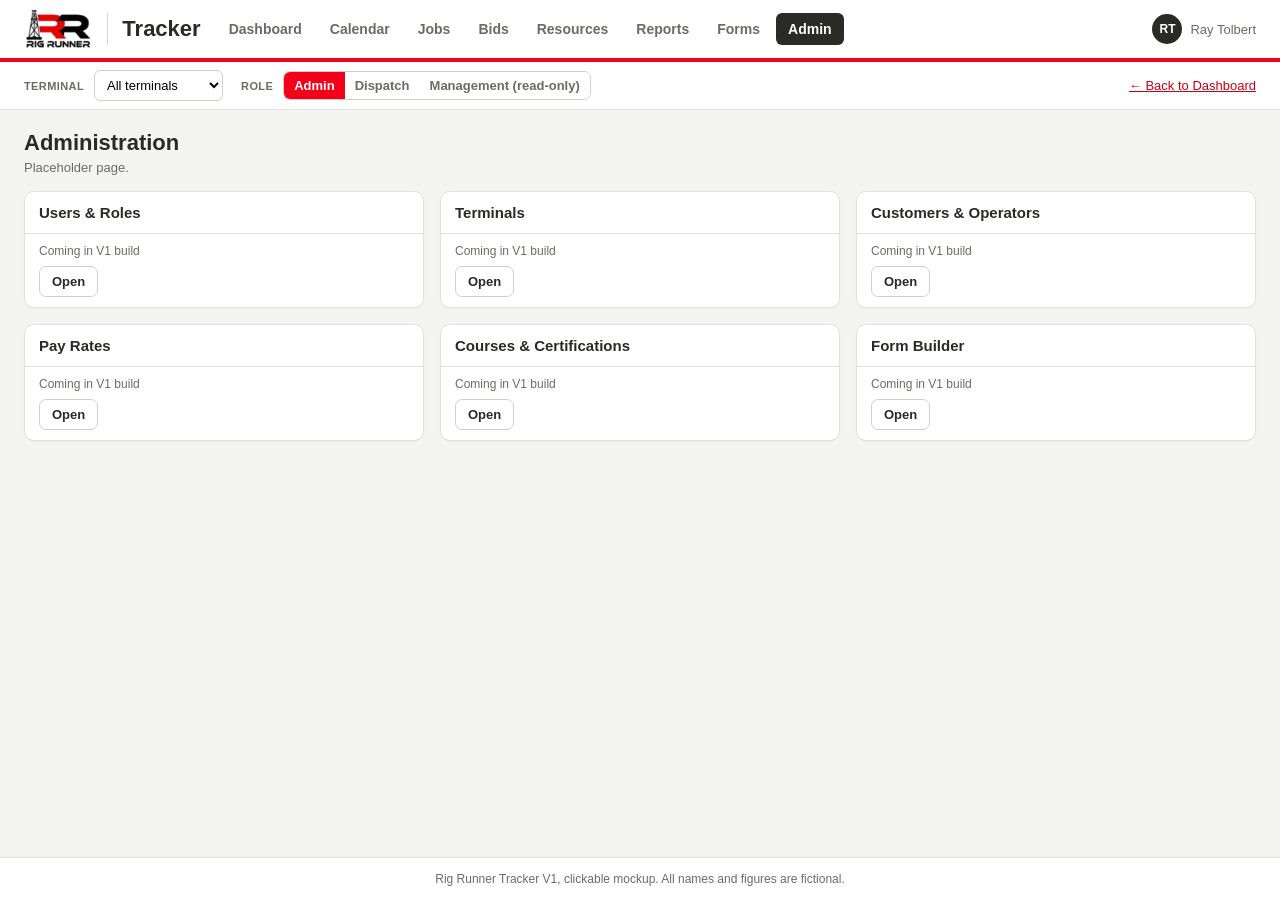
==== admin.html @ bb77f87c "Tracker dashboard, reports and forms mockup" ====
<!doctype html><html lang="en"><head><meta charset="utf-8"><meta name="viewport" content="width=device-width,initial-scale=1"><title>Tracker · Admin</title><link rel="stylesheet" href="style.css"></head>
<body><main><h1>Administration</h1><div class="sub">Placeholder page.</div><div class="grid" id="a"></div></main>
<script src="app.js"></script><script>function render(){$('#a').innerHTML=S.role==='Dispatch'?'<div class="lock">Admin settings require the Admin role.</div>':['Users &amp; Roles','Terminals','Customers &amp; Operators','Pay Rates','Courses &amp; Certifications','Form Builder'].map(x=>`<section class="card"><h2>${x}</h2><div class="body muted">${readOnly()?'View only':'Coming in V1 build'}<br><button class="btn" style="margin-top:8px" onclick="toast('Placeholder')">Open</button></div></section>`).join('')}chrome('Admin');render()</script></body></html>
---- style.css ----
:root{--red:#F3011B;--ink:#2A2A27;--red-dark:#c20016;--grey:#6b6b66;--line:#e2e2de;--bg:#f4f4f2}
*{box-sizing:border-box}html,body{margin:0}
body{font-family:Arial,Helvetica,sans-serif;color:var(--ink);background:var(--bg);font-size:14px;min-height:100vh;display:flex;flex-direction:column}
a{color:var(--red-dark)}
.topbar{background:#fff;border-bottom:4px solid var(--red);display:flex;align-items:center;gap:16px;padding:8px 24px;flex-wrap:wrap}
.brand{display:flex;align-items:center;gap:14px;text-decoration:none;color:var(--ink)}
.brand img{height:42px}.brand .divider{width:1px;height:32px;background:#d6d6d2}.brand .appname{font-size:22px;font-weight:700}
.nav{display:flex;gap:4px;flex-wrap:wrap}.nav a{padding:8px 12px;border-radius:6px;text-decoration:none;color:var(--grey);font-weight:600}
.nav a.active{background:var(--ink);color:#fff}.spacer{flex:1}
.user{display:flex;align-items:center;gap:8px;color:var(--grey);font-size:13px}
.avatar{width:30px;height:30px;border-radius:50%;background:var(--ink);color:#fff;display:flex;align-items:center;justify-content:center;font-weight:700;font-size:12px}
.ctl{display:flex;gap:10px;flex-wrap:wrap;align-items:center;background:#fff;border-bottom:1px solid var(--line);padding:8px 24px;font-size:13px}
.ctl label{font-weight:700;color:var(--grey);text-transform:uppercase;font-size:11px;letter-spacing:.4px}
select,input{font:inherit;padding:6px 8px;border:1px solid #cfcfca;border-radius:6px;background:#fff}
.seg{display:inline-flex;border:1px solid #cfcfca;border-radius:7px;overflow:hidden}.seg button{border:0;background:#fff;padding:6px 10px;font:inherit;font-weight:600;cursor:pointer;color:var(--grey)}
.seg button.on{background:var(--red);color:#fff}
main{flex:1;width:100%;max-width:1320px;margin:0 auto;padding:20px 24px 40px}
h1{font-size:22px;margin:0 0 4px}.sub{color:var(--grey);font-size:13px;margin-bottom:16px}
.grid{display:grid;grid-template-columns:repeat(auto-fill,minmax(360px,1fr));gap:16px}
.card{background:#fff;border:1px solid var(--line);border-radius:10px;box-shadow:0 1px 2px rgba(0,0,0,.04);overflow:hidden}
.card h2{font-size:15px;margin:0;padding:12px 14px;border-bottom:1px solid var(--line);display:flex;align-items:center;gap:8px}
.card h2 a.more{margin-left:auto;font-size:12px;font-weight:600}
.card .body{padding:10px 14px}.wide{grid-column:1/-1}
.big{font-size:30px;font-weight:700}.muted{color:var(--grey);font-size:12px}
.pills{display:flex;gap:8px;flex-wrap:wrap;margin-bottom:8px}.pill{border:1px solid var(--line);border-radius:8px;padding:6px 10px;text-decoration:none;color:var(--ink);background:#fafaf8}.pill b{display:block;font-size:20px}
table{border-collapse:collapse;width:100%;font-size:13px}th,td{text-align:left;padding:7px 8px;border-bottom:1px solid #eee;white-space:nowrap}
th{background:#fafaf8;font-size:11px;text-transform:uppercase;color:var(--grey);letter-spacing:.3px}
tr.click{cursor:pointer}tr.click:hover td{background:#fff5f6}
.tw{overflow-x:auto}
.tag{display:inline-block;padding:2px 8px;border-radius:999px;font-size:11px;font-weight:700;background:#eee}
.t-green{background:#dff3e6;color:#1f6b3c}.t-red{background:#fde2e4;color:#b3261e}.t-amber{background:#fff1d6;color:#8a5a00}.t-blue{background:#e1ebfa;color:#1b4f9c}
.week{display:grid;grid-template-columns:repeat(7,1fr);gap:4px}.day{border:1px solid var(--line);border-radius:6px;padding:4px;min-height:70px;font-size:11px}
.day.today{border:2px solid var(--red)}.day .d{font-weight:700;color:var(--grey)}.ev{display:block;background:var(--ink);color:#fff;border-radius:4px;padding:2px 4px;margin-top:3px;text-decoration:none;overflow:hidden;text-overflow:ellipsis;white-space:nowrap}
.btn{display:inline-flex;border:1px solid #cfcfca;background:#fff;color:var(--ink);padding:7px 12px;border-radius:7px;font-weight:600;cursor:pointer;text-decoration:none;font-size:13px}
.btn.primary{background:var(--red);border-color:var(--red);color:#fff}
.filters{display:flex;gap:12px;flex-wrap:wrap;align-items:flex-end;padding:12px 14px;border-bottom:1px solid var(--line)}
.filters label{display:flex;flex-direction:column;gap:4px;font-size:11px;font-weight:700;color:var(--grey);text-transform:uppercase}
.rgroup h3{font-size:13px;text-transform:uppercase;color:var(--grey);margin:0 0 6px}.rgroup a{display:block;padding:7px 0;border-bottom:1px solid #eee;text-decoration:none;color:var(--ink);font-weight:600}
.lock{background:#f2f2ef;border:1px dashed #cfcfca;color:var(--grey);padding:14px;border-radius:8px;text-align:center}
.toast{position:fixed;bottom:20px;left:50%;transform:translateX(-50%);background:var(--ink);color:#fff;padding:10px 16px;border-radius:8px;display:none}
footer{text-align:center;color:var(--grey);font-size:12px;padding:14px;border-top:1px solid var(--line);background:#fff}
@media(max-width:640px){.topbar,.ctl{padding:8px 12px}main{padding:14px 10px}.grid{grid-template-columns:1fr}.brand img{height:32px}.nav a{padding:6px 8px;font-size:13px}.week{grid-template-columns:repeat(7,minmax(44px,1fr));overflow-x:auto}}
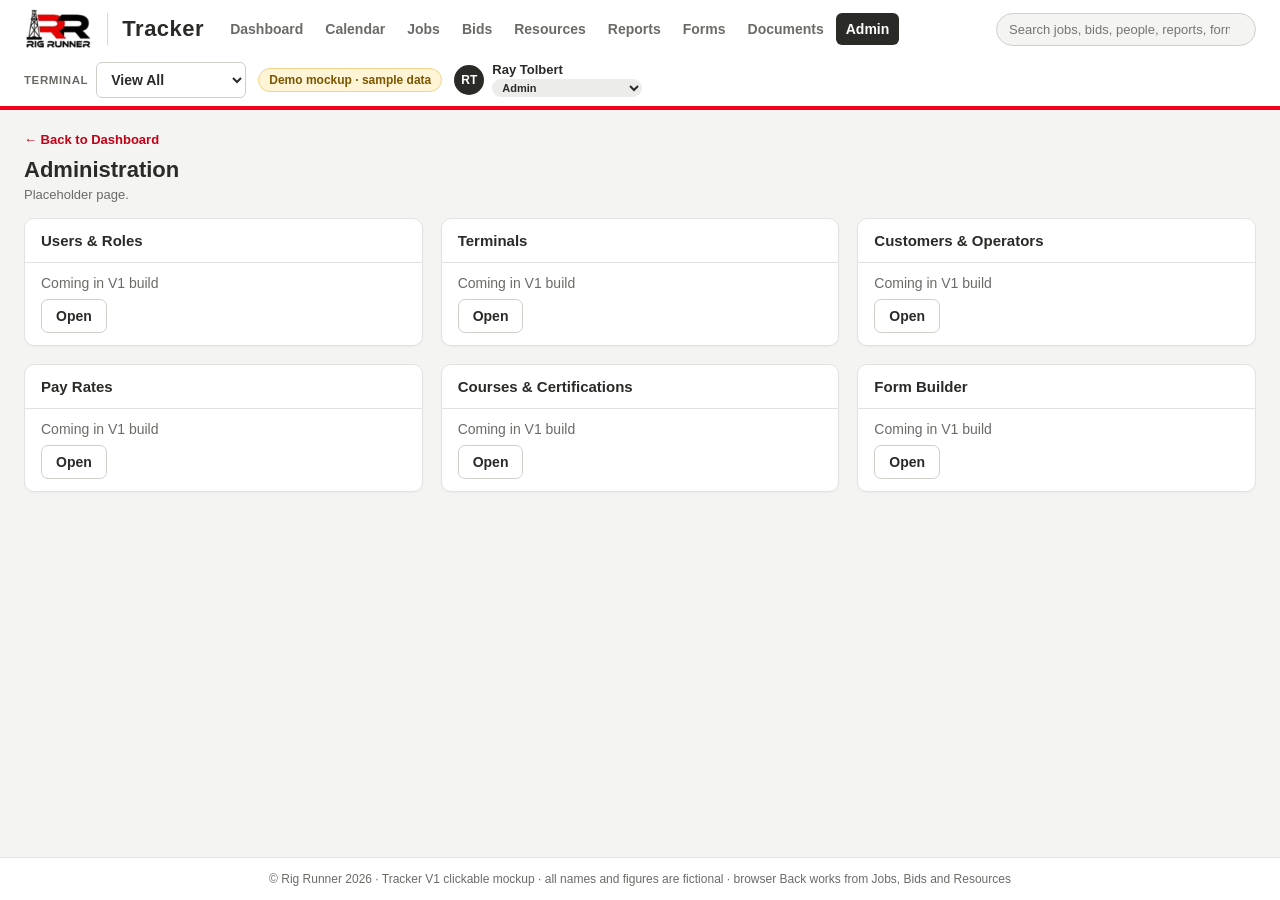
==== commit 984ef31e: "Restyle dashboard and calendar to the original Tracker V1 layout; align other pages" ====
--- a/admin.html
+++ b/admin.html
@@ -1,3 +1,3 @@
 <!doctype html><html lang="en"><head><meta charset="utf-8"><meta name="viewport" content="width=device-width,initial-scale=1"><title>Tracker · Admin</title><link rel="stylesheet" href="style.css"></head>
-<body><main><h1>Administration</h1><div class="sub">Placeholder page.</div><div class="grid" id="a"></div></main>
+<body><main><h1>Administration</h1><div class="sub">Placeholder page.</div><div class="wgrid" id="a"></div></main>
 <script src="app.js"></script><script>function render(){$('#a').innerHTML=S.role==='Dispatch'?'<div class="lock">Admin settings require the Admin role.</div>':['Users &amp; Roles','Terminals','Customers &amp; Operators','Pay Rates','Courses &amp; Certifications','Form Builder'].map(x=>`<section class="card"><h2>${x}</h2><div class="body muted">${readOnly()?'View only':'Coming in V1 build'}<br><button class="btn" style="margin-top:8px" onclick="toast('Placeholder')">Open</button></div></section>`).join('')}chrome('Admin');render()</script></body></html>
--- a/style.css
+++ b/style.css
@@ -1,42 +1,445 @@
-:root{--red:#F3011B;--ink:#2A2A27;--red-dark:#c20016;--grey:#6b6b66;--line:#e2e2de;--bg:#f4f4f2}
-*{box-sizing:border-box}html,body{margin:0}
+
+/* ===== Base: identical to the Tracker bid mockup ===== */
+
+:root{--red:#F3011B;--ink:#2A2A27;--red-dark:#c20016;--grey:#6b6b66;--line:#e2e2de;--bg:#f4f4f2;}
+*{box-sizing:border-box}
+html,body{margin:0;padding:0}
 body{font-family:Arial,Helvetica,sans-serif;color:var(--ink);background:var(--bg);font-size:14px;min-height:100vh;display:flex;flex-direction:column}
 a{color:var(--red-dark)}
+button{font-family:inherit}
+/* ---------- top bar ---------- */
 .topbar{background:#fff;border-bottom:4px solid var(--red);display:flex;align-items:center;gap:16px;padding:8px 24px;flex-wrap:wrap}
 .brand{display:flex;align-items:center;gap:14px;text-decoration:none;color:var(--ink)}
-.brand img{height:42px}.brand .divider{width:1px;height:32px;background:#d6d6d2}.brand .appname{font-size:22px;font-weight:700}
-.nav{display:flex;gap:4px;flex-wrap:wrap}.nav a{padding:8px 12px;border-radius:6px;text-decoration:none;color:var(--grey);font-weight:600}
-.nav a.active{background:var(--ink);color:#fff}.spacer{flex:1}
+.brand img{height:42px;width:auto;display:block}
+.brand .divider{width:1px;height:32px;background:#d6d6d2}
+.brand .appname{font-size:22px;font-weight:700;letter-spacing:.5px}
+.nav{display:flex;gap:4px;margin-left:12px}
+.nav a{padding:8px 14px;border-radius:6px;text-decoration:none;color:var(--grey);font-weight:600}
+.nav a.active{background:var(--ink);color:#fff}
+.nav a.disabled{opacity:.45;cursor:not-allowed}
+.topbar .spacer{flex:1}
+.demo-badge{background:#fff4d6;color:#7a5600;border:1px solid #f0d58a;border-radius:999px;padding:4px 10px;font-size:12px;font-weight:700;white-space:nowrap}
 .user{display:flex;align-items:center;gap:8px;color:var(--grey);font-size:13px}
 .avatar{width:30px;height:30px;border-radius:50%;background:var(--ink);color:#fff;display:flex;align-items:center;justify-content:center;font-weight:700;font-size:12px}
-.ctl{display:flex;gap:10px;flex-wrap:wrap;align-items:center;background:#fff;border-bottom:1px solid var(--line);padding:8px 24px;font-size:13px}
-.ctl label{font-weight:700;color:var(--grey);text-transform:uppercase;font-size:11px;letter-spacing:.4px}
-select,input{font:inherit;padding:6px 8px;border:1px solid #cfcfca;border-radius:6px;background:#fff}
-.seg{display:inline-flex;border:1px solid #cfcfca;border-radius:7px;overflow:hidden}.seg button{border:0;background:#fff;padding:6px 10px;font:inherit;font-weight:600;cursor:pointer;color:var(--grey)}
-.seg button.on{background:var(--red);color:#fff}
-main{flex:1;width:100%;max-width:1320px;margin:0 auto;padding:20px 24px 40px}
-h1{font-size:22px;margin:0 0 4px}.sub{color:var(--grey);font-size:13px;margin-bottom:16px}
-.grid{display:grid;grid-template-columns:repeat(auto-fill,minmax(360px,1fr));gap:16px}
-.card{background:#fff;border:1px solid var(--line);border-radius:10px;box-shadow:0 1px 2px rgba(0,0,0,.04);overflow:hidden}
-.card h2{font-size:15px;margin:0;padding:12px 14px;border-bottom:1px solid var(--line);display:flex;align-items:center;gap:8px}
-.card h2 a.more{margin-left:auto;font-size:12px;font-weight:600}
-.card .body{padding:10px 14px}.wide{grid-column:1/-1}
-.big{font-size:30px;font-weight:700}.muted{color:var(--grey);font-size:12px}
-.pills{display:flex;gap:8px;flex-wrap:wrap;margin-bottom:8px}.pill{border:1px solid var(--line);border-radius:8px;padding:6px 10px;text-decoration:none;color:var(--ink);background:#fafaf8}.pill b{display:block;font-size:20px}
-table{border-collapse:collapse;width:100%;font-size:13px}th,td{text-align:left;padding:7px 8px;border-bottom:1px solid #eee;white-space:nowrap}
-th{background:#fafaf8;font-size:11px;text-transform:uppercase;color:var(--grey);letter-spacing:.3px}
-tr.click{cursor:pointer}tr.click:hover td{background:#fff5f6}
-.tw{overflow-x:auto}
-.tag{display:inline-block;padding:2px 8px;border-radius:999px;font-size:11px;font-weight:700;background:#eee}
-.t-green{background:#dff3e6;color:#1f6b3c}.t-red{background:#fde2e4;color:#b3261e}.t-amber{background:#fff1d6;color:#8a5a00}.t-blue{background:#e1ebfa;color:#1b4f9c}
-.week{display:grid;grid-template-columns:repeat(7,1fr);gap:4px}.day{border:1px solid var(--line);border-radius:6px;padding:4px;min-height:70px;font-size:11px}
-.day.today{border:2px solid var(--red)}.day .d{font-weight:700;color:var(--grey)}.ev{display:block;background:var(--ink);color:#fff;border-radius:4px;padding:2px 4px;margin-top:3px;text-decoration:none;overflow:hidden;text-overflow:ellipsis;white-space:nowrap}
-.btn{display:inline-flex;border:1px solid #cfcfca;background:#fff;color:var(--ink);padding:7px 12px;border-radius:7px;font-weight:600;cursor:pointer;text-decoration:none;font-size:13px}
+/* ---------- layout ---------- */
+main{flex:1;width:100%;max-width:1320px;margin:0 auto;padding:22px 24px 40px}
+footer.appfoot{text-align:center;color:var(--grey);font-size:12px;padding:14px;border-top:1px solid var(--line);background:#fff}
+.page-head{display:flex;align-items:center;gap:12px;flex-wrap:wrap;margin-bottom:16px}
+.page-head h1{font-size:22px;margin:0}
+.page-head .sub{color:var(--grey);font-size:13px}
+.page-head .spacer{flex:1}
+.card{background:#fff;border:1px solid var(--line);border-radius:10px;box-shadow:0 1px 2px rgba(0,0,0,.04)}
+.btn{display:inline-flex;align-items:center;gap:6px;border:1px solid #cfcfca;background:#fff;color:var(--ink);padding:8px 14px;border-radius:7px;font-size:14px;font-weight:600;cursor:pointer;text-decoration:none;white-space:nowrap}
+.btn:hover{background:#f2f2ef}
 .btn.primary{background:var(--red);border-color:var(--red);color:#fff}
-.filters{display:flex;gap:12px;flex-wrap:wrap;align-items:flex-end;padding:12px 14px;border-bottom:1px solid var(--line)}
-.filters label{display:flex;flex-direction:column;gap:4px;font-size:11px;font-weight:700;color:var(--grey);text-transform:uppercase}
-.rgroup h3{font-size:13px;text-transform:uppercase;color:var(--grey);margin:0 0 6px}.rgroup a{display:block;padding:7px 0;border-bottom:1px solid #eee;text-decoration:none;color:var(--ink);font-weight:600}
-.lock{background:#f2f2ef;border:1px dashed #cfcfca;color:var(--grey);padding:14px;border-radius:8px;text-align:center}
-.toast{position:fixed;bottom:20px;left:50%;transform:translateX(-50%);background:var(--ink);color:#fff;padding:10px 16px;border-radius:8px;display:none}
-footer{text-align:center;color:var(--grey);font-size:12px;padding:14px;border-top:1px solid var(--line);background:#fff}
-@media(max-width:640px){.topbar,.ctl{padding:8px 12px}main{padding:14px 10px}.grid{grid-template-columns:1fr}.brand img{height:32px}.nav a{padding:6px 8px;font-size:13px}.week{grid-template-columns:repeat(7,minmax(44px,1fr));overflow-x:auto}}
+.btn.primary:hover{background:var(--red-dark)}
+.btn.dark{background:var(--ink);border-color:var(--ink);color:#fff}
+.btn.dark:hover{background:#000}
+.btn.won{background:#1f8a4c;border-color:#1f8a4c;color:#fff}
+.btn.lost{background:#fff;border-color:#b3261e;color:#b3261e}
+.btn:disabled{opacity:.5;cursor:not-allowed}
+/* ---------- filters / table ---------- */
+.filters{display:flex;gap:14px;flex-wrap:wrap;align-items:flex-end;padding:14px 16px;border-bottom:1px solid var(--line)}
+.filters label{display:flex;flex-direction:column;gap:4px;font-size:12px;font-weight:700;color:var(--grey);text-transform:uppercase;letter-spacing:.4px}
+.filters select,.filters input{font-size:14px;padding:7px 10px;border:1px solid #cfcfca;border-radius:6px;min-width:160px;background:#fff;color:var(--ink)}
+.filters .count{margin-left:auto;color:var(--grey);font-size:13px;align-self:center}
+.table-wrap{overflow-x:auto}
+table.grid{width:100%;border-collapse:collapse;font-size:13.5px}
+table.grid th{text-align:left;font-size:11.5px;text-transform:uppercase;letter-spacing:.4px;color:var(--grey);background:#fafaf8;padding:10px 12px;border-bottom:1px solid var(--line);white-space:nowrap}
+table.grid td{padding:12px;border-bottom:1px solid var(--line);vertical-align:middle}
+table.grid tbody tr{cursor:pointer}
+table.grid tbody tr:hover{background:#fff6f7}
+table.grid td.num{text-align:right;white-space:nowrap;font-variant-numeric:tabular-nums}
+table.grid th.num{text-align:right}
+.bidno{font-weight:700;color:var(--ink);white-space:nowrap}
+.route{white-space:nowrap}
+.route .arrow{color:var(--red);font-weight:700;margin:0 4px}
+.info{display:inline-flex;width:15px;height:15px;border-radius:50%;background:#e4e4e0;color:#55554f;font-size:10px;align-items:center;justify-content:center;font-weight:700;cursor:help;margin-left:4px;text-transform:none}
+.pill{display:inline-block;padding:3px 10px;border-radius:999px;font-size:12px;font-weight:700;white-space:nowrap}
+.pill.Draft{background:#ececea;color:#55554f}
+.pill.Submitted{background:#e3eefc;color:#1b4f9c}
+.pill.Won{background:#e0f4e7;color:#16713d}
+.pill.Lost{background:#fde4e2;color:#a3221a}
+.joblink{display:inline-block;margin-left:6px;font-size:12px;font-weight:700;color:#16713d;text-decoration:none;border-bottom:1px dashed #16713d}
+.empty{padding:40px;text-align:center;color:var(--grey)}
+/* ---------- form ---------- */
+.form-card{padding:6px 22px 22px}
+.section-title{font-size:12px;font-weight:700;text-transform:uppercase;letter-spacing:.6px;color:var(--grey);border-bottom:1px solid var(--line);padding:16px 0 8px;margin:0 0 14px}
+.fgrid{display:grid;grid-template-columns:repeat(2,minmax(0,1fr));gap:14px 24px}
+.fgrid .full{grid-column:1/-1}
+.field label.lbl{display:block;font-size:13px;font-weight:700;margin-bottom:5px}
+.req{color:var(--red);margin-left:2px}
+.field input[type=text],.field input[type=date],.field input[type=number],.field select,.field textarea{width:100%;font-size:14px;padding:8px 10px;border:1px solid #cfcfca;border-radius:6px;background:#fff;color:var(--ink);font-family:inherit}
+.field textarea{min-height:70px;resize:vertical}
+.field input:focus,.field select:focus,.field textarea:focus{outline:2px solid rgba(243,1,27,.25);border-color:var(--red)}
+.field.invalid input,.field.invalid select,.field.invalid textarea{border-color:#d0021b;background:#fff7f7}
+.err{color:#d0021b;font-size:12px;margin-top:4px;display:none;font-weight:600}
+.field.invalid > .err{display:block}
+.hint{color:var(--grey);font-size:12px;margin-top:4px}
+.sentence{background:#fafaf8;border:1px dashed #d6d6d2;border-radius:6px;padding:9px 12px;font-size:13px;margin-top:8px}
+.sentence b{color:var(--red-dark)}
+.checks{display:flex;flex-wrap:wrap;gap:8px 22px}
+.chk{display:inline-flex;align-items:center;gap:7px;font-size:14px;cursor:pointer}
+.chk input{width:16px;height:16px;accent-color:var(--red)}
+.equip-list{display:flex;flex-direction:column;gap:6px;max-width:560px}
+.equip-row{display:flex;align-items:center;gap:10px;min-height:38px;flex-wrap:wrap}
+.equip-row .chk{min-width:130px}
+.equip-row .qty{flex:1;min-width:140px;max-width:320px}
+.equip-row .qty input{width:100%;font-size:14px;padding:7px 9px;border:1px solid #cfcfca;border-radius:6px}
+.equip-row.invalid .qty input{border-color:#d0021b;background:#fff7f7}
+.equip-row .err{flex-basis:100%;margin:0 0 0 140px}
+.equip-row.invalid .err{display:block}
+.radios{display:flex;flex-wrap:wrap;gap:8px 22px;align-items:center}
+.money{position:relative}
+.money span{position:absolute;left:10px;top:50%;transform:translateY(-50%);color:var(--grey);font-weight:700}
+.money input{padding-left:24px !important}
+.form-actions{display:flex;gap:10px;justify-content:flex-end;flex-wrap:wrap;margin-top:22px;padding-top:16px;border-top:1px solid var(--line)}
+.form-actions .left{margin-right:auto;color:var(--grey);font-size:12px;align-self:center}
+.banner{border-radius:8px;padding:10px 14px;margin-bottom:14px;font-size:13.5px}
+.banner.error{background:#fff1f1;border:1px solid #f3b4b4;color:#9b1111}
+.banner.ok{background:#e9f7ee;border:1px solid #a9dbbb;color:#155d33}
+.banner.note{background:#fff8e1;border:1px solid #f1d27a;color:#6b4d00}
+.hidden{display:none !important}
+/* ---------- searchable pick list (Rig, Operator) ---------- */
+.combo{position:relative}
+.combo .combo-input{padding-right:30px}
+.combo .caret{position:absolute;right:10px;top:9px;color:var(--grey);font-size:11px;pointer-events:none}
+.combo-list{position:absolute;left:0;right:0;top:100%;margin-top:4px;background:#fff;border:1px solid #cfcfca;border-radius:7px;box-shadow:0 8px 22px rgba(0,0,0,.14);z-index:30;display:flex;flex-direction:column;overflow:hidden}
+.combo-meta{padding:6px 10px;font-size:11px;color:var(--grey);text-transform:uppercase;letter-spacing:.4px;font-weight:700;background:#fafaf8;border-bottom:1px solid var(--line)}
+.combo-opts{max-height:252px;overflow-y:auto}
+.combo-opt{padding:7px 10px;font-size:14px;cursor:pointer;white-space:nowrap;overflow:hidden;text-overflow:ellipsis}
+.combo-opt.active{background:#fff0f2}
+.combo-opt.sel{font-weight:700}
+.combo-opt.sel:after{content:"  \2713";color:var(--red-dark)}
+.combo-opt mark{background:none;color:var(--red-dark);font-weight:700}
+.combo-none{padding:9px 10px;color:var(--grey);font-style:italic;font-size:13px}
+.combo-add{border-top:1px solid var(--line);color:var(--red-dark);font-weight:700;background:#fff}
+.combo-add.active{background:#fff0f2}
+/* ---------- job view ---------- */
+.job-head{display:flex;align-items:center;gap:16px;flex-wrap:wrap;padding:18px 22px;border-bottom:1px solid var(--line)}
+.job-head .check{width:44px;height:44px;border-radius:50%;background:#1f8a4c;color:#fff;font-size:24px;display:flex;align-items:center;justify-content:center;font-weight:700}
+.job-head h2{margin:0;font-size:20px}
+.job-head .jobno{font-size:26px;font-weight:800;color:var(--ink);letter-spacing:.5px}
+.job-body{padding:18px 22px 22px}
+table.map td.src{color:var(--grey);font-size:12.5px;white-space:nowrap}
+table.map tbody tr{cursor:default}
+table.map tbody tr:hover{background:transparent}
+table.map td.f{font-weight:700;white-space:nowrap}
+.chips{display:flex;flex-wrap:wrap;gap:6px}
+.chip{background:#f1f1ee;border:1px solid #e0e0dc;border-radius:6px;padding:3px 8px;font-size:12.5px;font-weight:600}
+.callout{border-left:5px solid var(--red);background:#fff4f5;padding:12px 16px;border-radius:6px;margin:0 0 16px;font-weight:700;color:#7d0010;display:flex;gap:10px;align-items:center}
+/* ---------- toast ---------- */
+.toast{position:fixed;bottom:22px;left:50%;transform:translateX(-50%) translateY(20px);background:var(--ink);color:#fff;padding:10px 18px;border-radius:8px;font-size:14px;opacity:0;transition:all .25s;pointer-events:none;z-index:50;box-shadow:0 4px 16px rgba(0,0,0,.25)}
+.toast.show{opacity:1;transform:translateX(-50%) translateY(0)}
+/* ---------- small screens ---------- */
+@media (max-width:820px){
+  .topbar{padding:8px 14px;gap:10px}
+  .brand img{height:34px}
+  .brand .appname{font-size:19px}
+  .nav{margin-left:0}
+  main{padding:16px 12px 30px}
+  .fgrid{grid-template-columns:1fr}
+  .filters select{min-width:130px}
+  .filters .count{margin-left:0;flex-basis:100%}
+  .user .uname{display:none}
+}
+/* ===================== Tracker UI mockup: extensions (same tokens as the bid mockup) ===================== */
+:root{--t308:#e0700f;--t331:#1f8a4c;--t335:#1b4f9c;--t346:#7b3fa0}
+.nav a{cursor:pointer}
+.tsel{display:flex;align-items:center;gap:8px;font-size:12px;font-weight:700;color:var(--grey);text-transform:uppercase;letter-spacing:.4px}
+.tsel select{font-size:14px;padding:7px 10px;border:1px solid #cfcfca;border-radius:6px;min-width:170px;background:#fff;color:var(--ink);font-weight:600;text-transform:none;letter-spacing:0}
+.rolepill{display:inline-block;padding:2px 8px;border-radius:999px;background:#f1f1ee;border:1px solid #e0e0dc;color:var(--ink);font-size:11.5px;font-weight:700}
+.user .who{display:flex;flex-direction:column;line-height:1.2}
+.user .who b{color:var(--ink);font-size:13px}
+.appfoot a{color:var(--grey)}
+/* status pills for jobs (same .pill shape as bids) */
+.pill.Scheduled{background:#e3eefc;color:#1b4f9c}
+.pill.RigDown{background:#fff1d6;color:#8a5a00}
+.pill.Transit{background:#ffe5e8;color:#b0001a}
+.pill.RigUp{background:#ece6f7;color:#5b3a99}
+.pill.Complete{background:#e0f4e7;color:#16713d}
+.pill.Hold{background:#ececea;color:#55554f}
+.pill.ok{background:#e0f4e7;color:#16713d}
+.pill.warn{background:#fff1d6;color:#8a5a00}
+.pill.bad{background:#fde4e2;color:#a3221a}
+.pill.off{background:#ececea;color:#55554f}
+.pill.info2{background:#e3eefc;color:#1b4f9c}
+.tchip{display:inline-flex;align-items:center;gap:6px;white-space:nowrap;font-weight:600}
+.tchip i{width:10px;height:10px;border-radius:3px;display:inline-block;flex:none}
+.tnum{display:inline-flex;align-items:center;justify-content:center;min-width:34px;height:20px;padding:0 6px;border-radius:5px;color:#fff;font-size:11.5px;font-weight:800;letter-spacing:.3px}
+/* KPI tiles */
+.kpis{display:grid;grid-template-columns:repeat(5,minmax(0,1fr));gap:14px;margin-bottom:18px}
+.kpi{padding:14px 16px;position:relative;overflow:hidden}
+.kpi:before{content:"";position:absolute;left:0;top:0;bottom:0;width:4px;background:var(--line)}
+.kpi.accent:before{background:var(--red)}
+.kpi .k{font-size:11.5px;font-weight:700;text-transform:uppercase;letter-spacing:.5px;color:var(--grey)}
+.kpi .v{font-size:30px;font-weight:800;margin-top:4px;letter-spacing:-.5px}
+.kpi .s{font-size:12.5px;color:var(--grey);margin-top:2px}
+/* layout grids */
+.cols{display:grid;grid-template-columns:minmax(0,1fr) 360px;gap:18px;align-items:start}
+.cols2{display:grid;grid-template-columns:minmax(0,1.35fr) minmax(0,1fr);gap:18px;align-items:start}
+.stack{display:flex;flex-direction:column;gap:18px}
+.card-head{display:flex;align-items:center;gap:10px;padding:13px 16px;border-bottom:1px solid var(--line)}
+.card-head h3{margin:0;font-size:15px}
+.card-head .sub{color:var(--grey);font-size:12.5px}
+.card-head .spacer{flex:1}
+.card-head a.more{font-size:13px;font-weight:700;text-decoration:none}
+/* job cards */
+.jcards{display:grid;grid-template-columns:repeat(2,minmax(0,1fr));gap:14px;padding:14px 16px 16px}
+.jcard{border:1px solid var(--line);border-radius:9px;padding:12px 14px;cursor:pointer;background:#fff;border-left:5px solid var(--line)}
+.jcard:hover{background:#fff6f7}
+.jcard .top{display:flex;align-items:center;gap:8px}
+.jcard .top .spacer{flex:1}
+.jcard .rig{font-size:15px;font-weight:700;margin:6px 0 2px}
+.jcard .meta{font-size:12.5px;color:var(--grey);display:flex;gap:12px;flex-wrap:wrap;margin-top:6px}
+.steps{display:flex;gap:3px;margin-top:10px}
+.steps span{flex:1;height:6px;border-radius:3px;background:#e7e7e3}
+.steps span.on{background:var(--ink)}
+.steps span.cur{background:var(--red)}
+.steplbl{display:flex;justify-content:space-between;font-size:10.5px;color:var(--grey);margin-top:4px;text-transform:uppercase;letter-spacing:.3px;font-weight:700}
+/* side lists */
+.list{list-style:none;margin:0;padding:0}
+.list li{display:flex;align-items:center;gap:10px;padding:11px 16px;border-bottom:1px solid var(--line);font-size:13px}
+.list li:last-child{border-bottom:0}
+.list .grow{flex:1;min-width:0}
+.list .t1{font-weight:700}
+.list .t2{color:var(--grey);font-size:12px;margin-top:2px;white-space:nowrap;overflow:hidden;text-overflow:ellipsis}
+.list .amt{font-weight:700;font-variant-numeric:tabular-nums;white-space:nowrap}
+table.grid.compact td{padding:9px 12px}
+.muted{color:var(--grey)}
+.small{font-size:12px}
+.mono{font-variant-numeric:tabular-nums}
+/* tabs */
+.tabs{display:flex;gap:4px;border-bottom:1px solid var(--line);padding:0 12px;background:#fff;border-radius:10px 10px 0 0}
+.tabs a{padding:12px 14px;font-weight:700;color:var(--grey);text-decoration:none;border-bottom:3px solid transparent;margin-bottom:-1px}
+.tabs a.active{color:var(--ink);border-bottom-color:var(--red)}
+.tabs a.disabled{opacity:.45;cursor:not-allowed}
+/* job detail */
+.facts{display:grid;grid-template-columns:repeat(4,minmax(0,1fr));gap:0;border-top:1px solid var(--line)}
+.fact{padding:13px 22px;border-right:1px solid var(--line);border-bottom:1px solid var(--line)}
+.fact:nth-child(4n){border-right:0}
+.fact .k{font-size:11.5px;font-weight:700;text-transform:uppercase;letter-spacing:.5px;color:var(--grey)}
+.fact .v{font-size:15px;font-weight:700;margin-top:4px}
+.routebox{display:flex;align-items:center;gap:18px;padding:18px 22px}
+.routebox .end{flex:1;border:1px solid var(--line);border-radius:9px;padding:12px 14px;background:#fafaf8}
+.routebox .end .k{font-size:11.5px;font-weight:700;text-transform:uppercase;letter-spacing:.5px;color:var(--grey)}
+.routebox .end .v{font-size:16px;font-weight:700;margin-top:3px}
+.routebox .end .d{font-size:12.5px;color:var(--grey);margin-top:3px}
+.routebox .mid{text-align:center;min-width:150px}
+.routebox .mid .mi{font-size:24px;font-weight:800}
+.routebox .mid .line{height:3px;background:var(--red);border-radius:2px;margin:6px 0;position:relative}
+.routebox .mid .line:after{content:"";position:absolute;right:-2px;top:-5px;border-left:10px solid var(--red);border-top:6.5px solid transparent;border-bottom:6.5px solid transparent}
+.timeline{display:flex;padding:16px 22px 18px;gap:0}
+.tl{flex:1;text-align:center;position:relative}
+.tl:before{content:"";position:absolute;top:13px;left:-50%;right:50%;height:3px;background:#e2e2de;z-index:0}
+.tl:first-child:before{display:none}
+.tl.done:before,.tl.cur:before{background:var(--ink)}
+.tl .dot{width:28px;height:28px;border-radius:50%;background:#fff;border:3px solid #d6d6d2;margin:0 auto;position:relative;z-index:1;display:flex;align-items:center;justify-content:center;font-size:13px;font-weight:800;color:#fff}
+.tl.done .dot{background:var(--ink);border-color:var(--ink)}
+.tl.cur .dot{background:var(--red);border-color:var(--red);box-shadow:0 0 0 4px rgba(243,1,27,.18)}
+.tl .n{font-size:12.5px;font-weight:700;margin-top:7px}
+.tl .w{font-size:11.5px;color:var(--grey);margin-top:2px}
+.reqgrid{display:grid;grid-template-columns:repeat(5,minmax(0,1fr));gap:10px;padding:14px 16px;border-bottom:1px solid var(--line)}
+.req-t{border:1px solid var(--line);border-radius:8px;padding:9px 11px}
+.req-t .k{font-size:11.5px;font-weight:700;color:var(--grey);text-transform:uppercase;letter-spacing:.4px}
+.req-t .v{font-size:18px;font-weight:800;margin-top:2px}
+.req-t .bar{height:5px;border-radius:3px;background:#ececea;margin-top:7px;overflow:hidden}
+.req-t .bar i{display:block;height:100%;background:#1f8a4c}
+.req-t.short .bar i{background:#e0a100}
+.req-t.short .v{color:#8a5a00}
+.unit{display:inline-flex;align-items:center;gap:6px;border:1px solid #e0e0dc;background:#f1f1ee;border-radius:6px;padding:3px 8px;font-size:12.5px;font-weight:700;white-space:nowrap}
+.unit small{font-weight:600;color:var(--grey)}
+.link-ic{color:var(--red);font-weight:800;margin:0 4px}
+.unassigned{color:var(--grey);font-style:italic;font-size:12.5px}
+.feed{list-style:none;margin:0;padding:6px 0}
+.feed li{display:flex;gap:12px;padding:10px 16px;font-size:13px}
+.feed .tm{color:var(--grey);font-size:12px;min-width:62px;font-weight:700;padding-top:1px}
+.feed .src{font-size:11px;font-weight:700;color:var(--grey);text-transform:uppercase;letter-spacing:.4px}
+.kv{width:100%;border-collapse:collapse;font-size:13.5px}
+.kv td{padding:9px 16px;border-bottom:1px solid var(--line)}
+.kv tr:last-child td{border-bottom:0}
+.kv td.k{color:var(--grey);font-weight:700;width:42%}
+.access{display:inline-flex;gap:5px;flex-wrap:wrap}
+.acc{display:inline-flex;align-items:center;gap:5px;padding:3px 9px;border-radius:999px;font-size:12px;font-weight:700;white-space:nowrap;border:1px solid transparent}
+.acc.aph{background:#e0f4e7;color:#16713d}
+.acc.web{background:var(--ink);color:#fff}
+.acc.ro{background:#fff;color:var(--ink);border-color:#cfcfca}
+.acc.none{background:#ececea;color:#55554f}
+.acc.pend{background:#fff1d6;color:#8a5a00}
+.acc svg{width:12px;height:12px}
+.pname{font-weight:700}
+.pname small{display:block;color:var(--grey);font-weight:600;font-size:12px}
+/* calendar */
+.calbar{display:flex;align-items:center;gap:12px;padding:12px 16px;border-bottom:1px solid var(--line);flex-wrap:wrap}
+.calbar h2{margin:0;font-size:20px;min-width:170px;text-align:center}
+.legend{display:flex;gap:16px;flex-wrap:wrap;align-items:center;font-size:13px;font-weight:600}
+.legend span{display:inline-flex;align-items:center;gap:7px}
+.cal-dow{display:grid;grid-template-columns:repeat(7,minmax(0,1fr));background:#fafaf8;border-bottom:1px solid var(--line)}
+.cal-dow div{padding:8px 10px;font-size:11.5px;font-weight:700;text-transform:uppercase;letter-spacing:.4px;color:var(--grey)}
+.cal-week{display:grid;grid-template-columns:repeat(7,minmax(0,1fr));grid-auto-rows:min-content;position:relative;min-height:128px;border-bottom:1px solid var(--line);padding-bottom:8px;grid-auto-flow:row dense}
+.cal-week:last-child{border-bottom:0}
+.cal-bg{position:absolute;inset:0;display:grid;grid-template-columns:repeat(7,minmax(0,1fr));pointer-events:none}
+.cal-bg div{border-right:1px solid var(--line)}
+.cal-bg div:last-child{border-right:0}
+.cal-bg div.we{background:#fbfbf9}
+.cal-bg div.out{background:#f6f6f3}
+.cal-bg div.today{background:#fff4f5;box-shadow:inset 0 3px 0 var(--red)}
+.cal-day{grid-row:1;padding:7px 10px 4px;font-size:13px;font-weight:700;position:relative;z-index:1}
+.cal-day.out{color:#b5b5ae}
+.cal-day.today span{background:var(--red);color:#fff;border-radius:999px;padding:1px 7px}
+.cal-ev{position:relative;z-index:1;margin:2px 5px;border-radius:5px;color:#fff;font-size:12px;font-weight:700;padding:4px 8px;white-space:nowrap;overflow:hidden;text-overflow:ellipsis;cursor:pointer;box-shadow:0 1px 1px rgba(0,0,0,.12)}
+.cal-ev small{font-weight:600;opacity:.9}
+.cal-ev.hold{background-image:repeating-linear-gradient(135deg,rgba(255,255,255,.22) 0 6px,transparent 6px 12px)}
+/* ---------- index ---------- */
+.seg{display:inline-flex;border:1px solid #cfcfca;border-radius:8px;overflow:hidden;background:#fff}
+.seg a{padding:8px 18px;font-weight:700;color:var(--grey);text-decoration:none;cursor:pointer}
+.seg a.active{background:var(--ink);color:#fff}
+.idx-grid{display:grid;grid-template-columns:repeat(auto-fill,minmax(280px,1fr));gap:14px;padding:16px}
+.idx{display:block;border:1px solid var(--line);border-radius:9px;padding:14px 16px;text-decoration:none;color:var(--ink);border-top:4px solid var(--ink)}
+.idx:hover{background:#fff6f7;border-top-color:var(--red)}
+.idx .no{font-size:11.5px;font-weight:700;color:var(--grey);text-transform:uppercase;letter-spacing:.5px}
+.idx .nm{font-size:16px;font-weight:700;margin:4px 0}
+.idx .ds{font-size:13px;color:var(--grey);line-height:1.4}
+
+/* ===================== PHONE (phone web app, 390 x 844) ===================== */
+body.phone-mode{background:#d7d7d2}
+body.phone-mode .topbar,body.phone-mode .appfoot{display:none}
+body.phone-mode main{max-width:none;padding:0}
+.stage{min-height:100vh;display:flex;flex-direction:column;align-items:center;justify-content:center;padding:22px;gap:10px}
+.stage .back-idx{font-size:12.5px;font-weight:700;color:var(--ink);text-decoration:none;background:#fff;border:1px solid #cfcfca;border-radius:999px;padding:5px 12px}
+body.shot .stage .back-idx{display:none}
+.phone{width:414px;height:868px;border:12px solid #151514;border-radius:52px;background:var(--bg);overflow:hidden;display:flex;flex-direction:column;box-shadow:0 18px 50px rgba(0,0,0,.28);position:relative}
+.sbar{height:34px;flex:none;background:#fff;display:flex;align-items:center;justify-content:space-between;padding:0 26px 0 30px;font-size:14px;font-weight:700;color:#000}
+.sbar .ic{display:flex;gap:6px;align-items:center;font-size:12px}
+.sbar .batt{width:24px;height:11px;border:1.5px solid #000;border-radius:3px;position:relative;padding:1px}
+.sbar .batt i{display:block;height:100%;width:78%;background:#000;border-radius:1px}
+.ptop{flex:none;background:#fff;border-bottom:4px solid var(--red);display:flex;align-items:center;gap:10px;padding:8px 14px;min-height:56px}
+.ptop .brand img{height:30px}
+.ptop .brand .divider{height:24px}
+.ptop .brand .appname{font-size:18px}
+.ptop .spacer{flex:1}
+.ptop .pback{width:34px;height:34px;border-radius:8px;border:1px solid #cfcfca;background:#fff;display:flex;align-items:center;justify-content:center;font-size:18px;font-weight:700;color:var(--ink);text-decoration:none;cursor:pointer}
+.ptop .ptitle{font-size:17px;font-weight:700}
+.ptop .avatar{width:32px;height:32px}
+.gps{display:inline-flex;align-items:center;gap:5px;font-size:11.5px;font-weight:700;color:#16713d;background:#e0f4e7;border-radius:999px;padding:3px 9px}
+.gps i{width:7px;height:7px;border-radius:50%;background:#1f8a4c;display:inline-block}
+.gps.off{color:#a3221a;background:#fde4e2}
+.gps.off i{background:#a3221a}
+.pbody{flex:1;min-height:0;overflow-y:auto;padding:14px 14px 18px;display:flex;flex-direction:column;gap:12px}
+.pfoot{flex:none;background:#fff;border-top:1px solid var(--line);padding:12px 14px 22px;display:flex;gap:10px}
+.pfoot .btn{flex:1;justify-content:center;padding:13px 14px;font-size:16px;border-radius:9px}
+.pcard{background:#fff;border:1px solid var(--line);border-radius:12px;box-shadow:0 1px 2px rgba(0,0,0,.04);padding:13px 14px}
+.pcard.hl{border-left:5px solid var(--red)}
+.ph-h{font-size:12px;font-weight:700;text-transform:uppercase;letter-spacing:.6px;color:var(--grey);margin:4px 2px -4px}
+.pfield label{display:block;font-size:13px;font-weight:700;margin-bottom:6px}
+.pfield input,.pfield select,.pfield textarea{width:100%;font-size:17px;padding:12px 12px;border:1px solid #cfcfca;border-radius:9px;background:#fff;color:var(--ink);font-family:inherit}
+.pfield textarea{min-height:64px;font-size:15px}
+.pfield input:focus{outline:2px solid rgba(243,1,27,.25);border-color:var(--red)}
+.pin{display:flex;gap:10px}
+.pin span{flex:1;height:54px;border:1px solid #cfcfca;border-radius:9px;background:#fff;display:flex;align-items:center;justify-content:center;font-size:26px;color:var(--ink)}
+.pin span.f{border-color:var(--ink)}
+.pin span.c{border-color:var(--red);box-shadow:0 0 0 3px rgba(243,1,27,.15)}
+.bigbtn{display:flex;width:100%;justify-content:center;padding:15px;font-size:17px;border-radius:10px}
+.tiles{display:grid;grid-template-columns:1fr 1fr;gap:12px}
+.tile{background:#fff;border:1px solid var(--line);border-radius:14px;padding:16px 14px;text-decoration:none;color:var(--ink);display:flex;flex-direction:column;gap:10px;min-height:150px;box-shadow:0 1px 2px rgba(0,0,0,.04);cursor:pointer}
+.tile .ico{width:46px;height:46px;border-radius:12px;background:var(--ink);display:flex;align-items:center;justify-content:center}
+.tile.red .ico{background:var(--red)}
+.tile .ico svg{width:26px;height:26px;stroke:#fff;fill:none;stroke-width:2;stroke-linecap:round;stroke-linejoin:round}
+.tile .nm{font-size:17px;font-weight:700}
+.tile .ds{font-size:12.5px;color:var(--grey);margin-top:-6px;line-height:1.35}
+.tile .badge{align-self:flex-start;font-size:11.5px}
+.row{display:flex;align-items:center;gap:8px}
+.row .spacer{flex:1}
+.prt{font-size:16px;font-weight:700;margin:6px 0 2px}
+.pmeta{display:grid;grid-template-columns:auto 1fr;gap:5px 12px;font-size:13.5px;margin-top:9px}
+.pmeta .k{color:var(--grey);font-weight:700;font-size:12.5px}
+.clock{text-align:center;padding:18px 14px}
+.clock .st{font-size:12px;font-weight:700;text-transform:uppercase;letter-spacing:.6px;color:#16713d}
+.clock .big{font-size:46px;font-weight:800;letter-spacing:-1px;margin:4px 0 2px;font-variant-numeric:tabular-nums}
+.clock .since{color:var(--grey);font-size:13.5px}
+.hrs{width:100%;border-collapse:collapse;font-size:14px}
+.hrs td{padding:9px 2px;border-bottom:1px solid var(--line)}
+.hrs tr:last-child td{border-bottom:0}
+.hrs td.n{text-align:right;font-weight:700;font-variant-numeric:tabular-nums}
+.opts{display:flex;flex-direction:column;gap:8px}
+.opt{display:flex;align-items:center;gap:12px;border:1px solid #cfcfca;border-radius:10px;padding:12px 13px;background:#fff;font-size:15px;font-weight:700}
+.opt .rad{width:22px;height:22px;border-radius:50%;border:2px solid #cfcfca;flex:none}
+.opt.done{color:var(--grey);background:#fafaf8}
+.opt.done .rad{border-color:var(--ink);background:var(--ink);box-shadow:inset 0 0 0 3px #fafaf8}
+.opt.sel{border-color:var(--red);box-shadow:0 0 0 3px rgba(243,1,27,.13)}
+.opt.sel .rad{border-color:var(--red);background:radial-gradient(circle,var(--red) 0 45%,#fff 50%)}
+.opt small{display:block;font-weight:600;color:var(--grey);font-size:12px}
+.opt .tm{margin-left:auto;font-size:12px;color:var(--grey);font-weight:700}
+.chkrow{display:flex;align-items:center;gap:10px;padding:7px 0;border-bottom:1px solid var(--line);font-size:14.5px}
+.chkrow:last-child{border-bottom:0}
+.chkrow .lb{flex:1;font-weight:600}
+.okdef{display:flex;border:1px solid #cfcfca;border-radius:8px;overflow:hidden}
+.okdef span{padding:6px 11px;font-size:13px;font-weight:700;color:var(--grey);background:#fff}
+.okdef span+span{border-left:1px solid #cfcfca}
+.okdef span.ok{background:#1f8a4c;color:#fff}
+.okdef span.def{background:#b3261e;color:#fff}
+.defnote{background:#fff7f7;border:1px solid #f3b4b4;border-radius:8px;padding:9px 11px;font-size:13px;color:#9b1111;margin:-2px 0 6px}
+.gate{flex:1;display:flex;flex-direction:column;align-items:center;justify-content:center;text-align:center;padding:26px 24px;gap:14px}
+.gate .pinic{width:96px;height:96px;border-radius:50%;background:#fff4f5;border:3px solid var(--red);display:flex;align-items:center;justify-content:center}
+.gate h2{margin:0;font-size:23px;line-height:1.25}
+.gate p{margin:0;color:var(--grey);font-size:14.5px;line-height:1.45}
+.gate ol{text-align:left;margin:0;padding:12px 14px 12px 34px;background:#fff;border:1px solid var(--line);border-radius:10px;font-size:14px;line-height:1.7;width:100%}
+.locked{display:flex;gap:8px;flex-wrap:wrap;justify-content:center}
+.locked span{font-size:12px;font-weight:700;color:#9a9a94;border:1px dashed #cfcfca;border-radius:999px;padding:4px 10px}
+.signin-hero{display:flex;flex-direction:column;align-items:center;gap:8px;padding:20px 0 6px}
+.signin-hero img{width:190px}
+.signin-hero .appname{font-size:26px;font-weight:700;letter-spacing:.5px}
+.signin-hero .s{color:var(--grey);font-size:14px}
+@media (max-width:440px){
+  .stage{padding:0;justify-content:flex-start}
+  .stage .back-idx{display:none}
+  .phone{width:100%;height:100vh;height:100dvh;border:0;border-radius:0;box-shadow:none}
+  .sbar{display:none}
+}
+
+.tight th,.tight td{padding-left:10px !important;padding-right:10px !important}
+.nowrap{white-space:nowrap}
+
+/* v2: status line (replaces step timeline), exception type chips, tighter nav */
+.statusline{display:flex;align-items:center;gap:10px;padding:13px 22px}
+.statusline .k{font-size:11.5px;font-weight:700;text-transform:uppercase;letter-spacing:.5px;color:var(--grey)}
+.pill.xtype{font-size:11px;padding:2px 8px;min-width:76px;text-align:center;margin-top:1px}
+.topbar{gap:12px}
+.topbar .nav{margin-left:4px;gap:2px}
+.topbar .nav a{padding:8px 10px}
+.card-head .xq{font-size:11px;color:var(--grey);font-weight:700;text-transform:uppercase;letter-spacing:.4px}
+/* ---------- dashboard mockup additions ---------- */
+.nav{flex-wrap:wrap;margin-left:4px}.nav a{padding:8px 11px}
+.tsel{display:flex;align-items:center;gap:8px}.tsel label{font-size:11.5px;font-weight:700;letter-spacing:.6px;text-transform:uppercase;color:var(--grey)}
+.tsel select{font-size:14px;padding:8px 10px;border:1px solid #cfcfca;border-radius:6px;min-width:150px;background:#fff}
+.user .who{display:flex;flex-direction:column;line-height:1.15;color:var(--ink);font-size:13px}
+.user select{font-size:11px;font-weight:700;border:0;background:#ececea;border-radius:999px;padding:2px 6px;margin-top:2px;color:var(--ink)}
+.crumb{margin-bottom:10px;font-size:13px;font-weight:700}.crumb a{text-decoration:none}
+.wgrid{display:grid;grid-template-columns:repeat(auto-fill,minmax(340px,1fr));gap:18px}
+.card{overflow:hidden}.card h2{font-size:15px;margin:0;padding:13px 16px;border-bottom:1px solid var(--line);display:flex;align-items:center;gap:8px}
+.card h2 a.more{margin-left:auto;font-size:13px;font-weight:700;text-decoration:none}.card .body{padding:12px 16px}
+table.grid td{padding:10px 12px;white-space:nowrap}
+.mini{display:grid;grid-template-columns:repeat(4,minmax(0,1fr));gap:0;border-bottom:1px solid var(--line)}
+.mini a{padding:11px 14px;border-right:1px solid var(--line);text-decoration:none;color:var(--ink)}.mini a:last-child{border-right:0}.mini a:hover{background:#fff6f7}
+.mini .k{font-size:11px;font-weight:700;text-transform:uppercase;letter-spacing:.4px;color:var(--grey)}.mini .v{font-size:22px;font-weight:800;margin-top:2px}
+.list li{cursor:pointer}.list li:hover{background:#fff6f7}.feed li{cursor:pointer;border-bottom:1px solid var(--line)}.feed li:hover{background:#fff6f7}
+.ubar{height:6px;background:#ececea;border-radius:3px;overflow:hidden;min-width:60px}.ubar i{display:block;height:100%;background:#1f8a4c}
+.sec-title{font-size:12px;font-weight:700;text-transform:uppercase;letter-spacing:.6px;color:var(--grey);margin:26px 0 10px;border-bottom:1px solid var(--line);padding-bottom:8px}
+.seg button{border:0;background:#fff;padding:8px 18px;font-weight:700;color:var(--grey);cursor:pointer}.seg button.on{background:var(--ink);color:#fff}
+.rgroup h3{font-size:12px;text-transform:uppercase;letter-spacing:.5px;color:var(--grey);margin:0 0 6px}.rgroup a{display:block;padding:9px 0;border-bottom:1px solid var(--line);text-decoration:none;color:var(--ink);font-weight:700}.rgroup a:hover{color:var(--red-dark)}
+.lock{background:#fafaf8;border:1px dashed #cfcfca;color:var(--grey);padding:18px;border-radius:10px;text-align:center}
+.toast{position:fixed;bottom:20px;left:50%;transform:translateX(-50%);background:var(--ink);color:#fff;padding:10px 16px;border-radius:8px;display:none;z-index:99}
+.gs{position:relative;flex:0 1 260px;min-width:180px}.gs input{width:100%;padding:8px 12px;border:1px solid #cfcfca;border-radius:999px;background:#f4f4f2;font-size:13px}
+#gres{display:none;position:absolute;right:0;top:40px;width:min(420px,92vw);max-height:70vh;overflow:auto;background:#fff;border:1px solid var(--line);border-radius:10px;box-shadow:0 8px 24px rgba(0,0,0,.15);z-index:50}
+#gres .gh{font-size:11px;font-weight:700;text-transform:uppercase;color:var(--grey);padding:8px 12px 4px;background:#fafaf8}#gres a{display:block;padding:7px 12px;text-decoration:none;color:var(--ink);border-top:1px solid #f0f0ee}#gres a:hover{background:#fff6f7}#gres a span{display:block;font-size:12px;color:var(--grey)}
+.bigsearch{width:100%;font-size:18px;padding:14px 16px;border:2px solid var(--ink);border-radius:10px;margin-bottom:14px}
+.filters .spacer{flex:1}
+.cal-ev{display:block;text-decoration:none}
+@media(max-width:1100px){.cols{grid-template-columns:1fr}.kpis{grid-template-columns:repeat(3,minmax(0,1fr))}}
+@media(max-width:640px){.kpis{grid-template-columns:repeat(2,minmax(0,1fr))}.jcards{grid-template-columns:1fr}.wgrid{grid-template-columns:1fr}.mini{grid-template-columns:repeat(2,1fr)}.gs{flex:1 1 100%}.topbar{padding:8px 12px}main{padding:14px 10px}.demo-badge{display:none}.cal-ev{font-size:10px;padding:2px 4px}.cal-day{padding:4px}}
+.bt table.grid td,.bt table.grid th{padding:8px 8px;font-size:12.5px}.bt .tchip{font-size:12px}
+main>h1,#page>h1{font-size:22px;margin:4px 0 4px}main>.sub,#page>.sub{color:var(--grey);font-size:13px;margin-bottom:16px}
+.card .body:has(>.table-wrap),.card .body:has(>.tw){padding:0}
+.card .body table.grid td{white-space:normal}.card .body table.grid td:last-child{white-space:nowrap}
+.user select{max-width:150px}
+.cols>*,.stack>*{min-width:0}@media(max-width:640px){html,body{overflow-x:hidden}}
